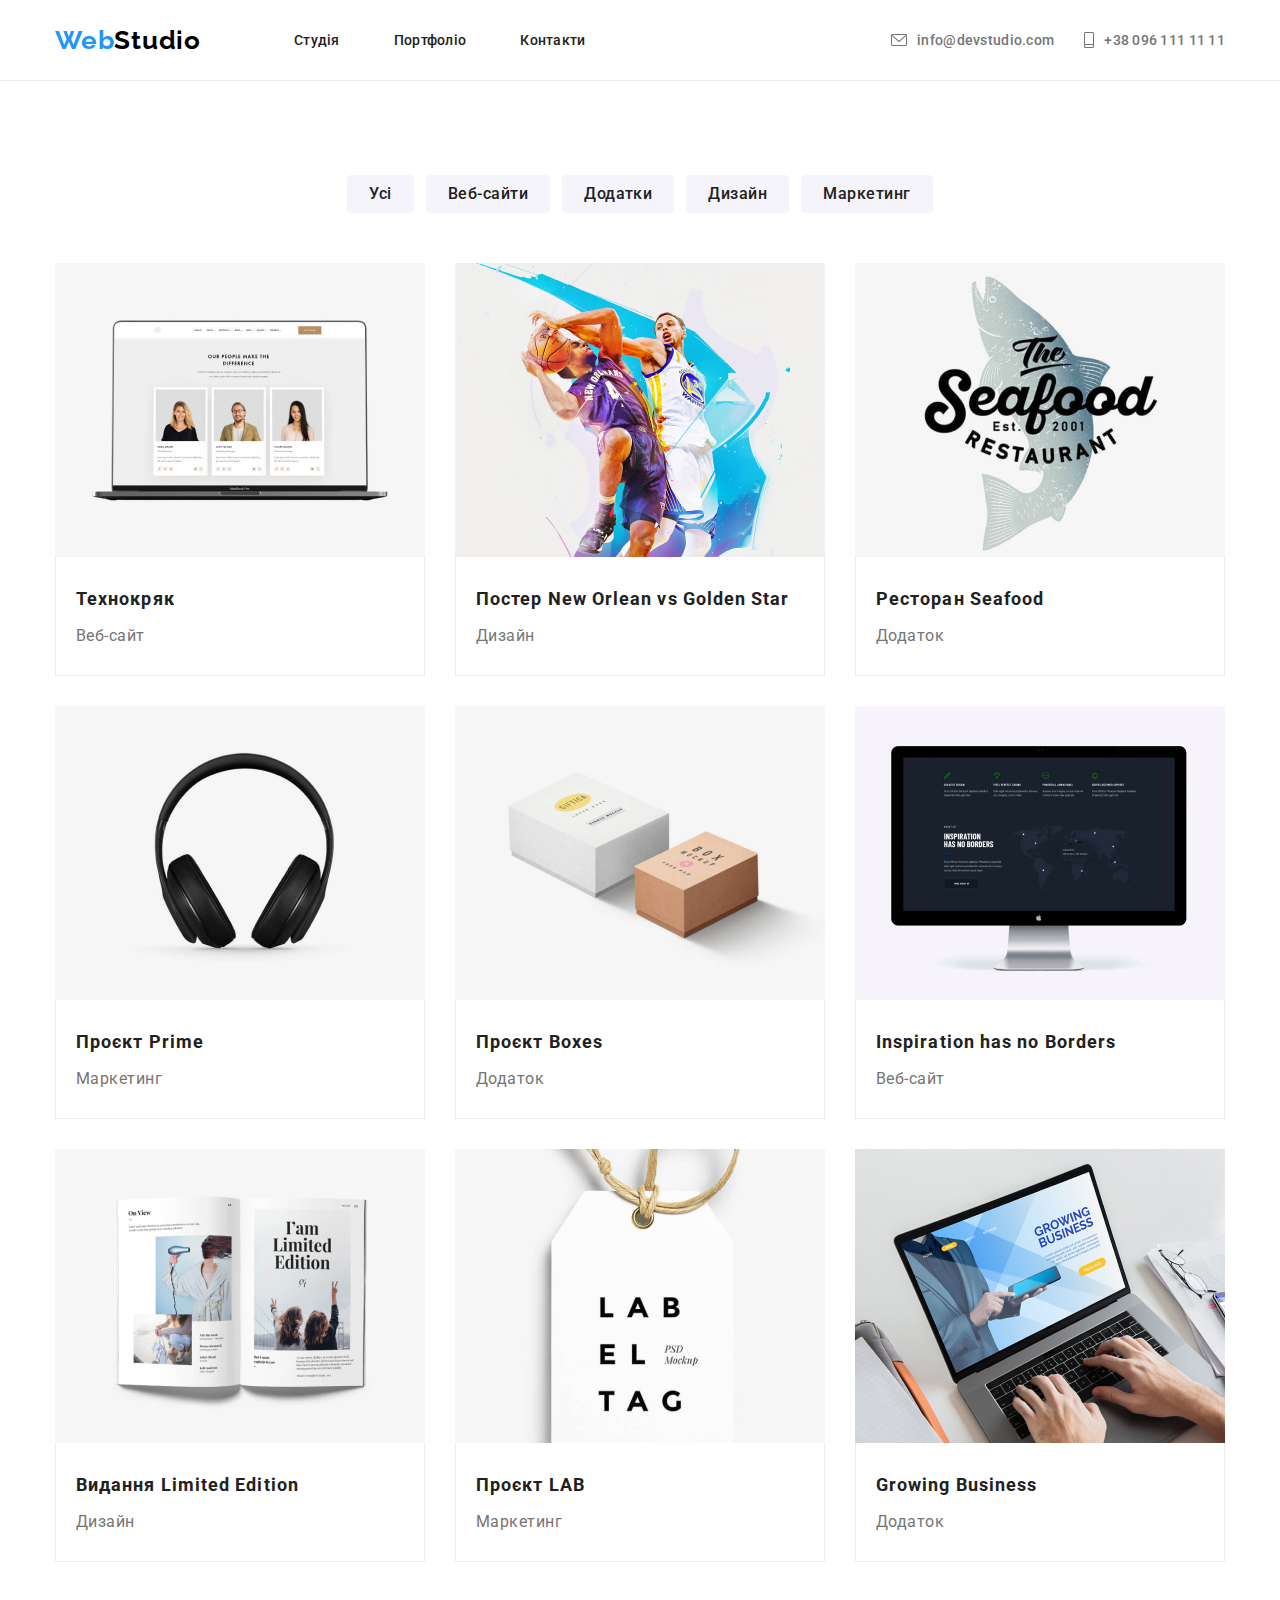
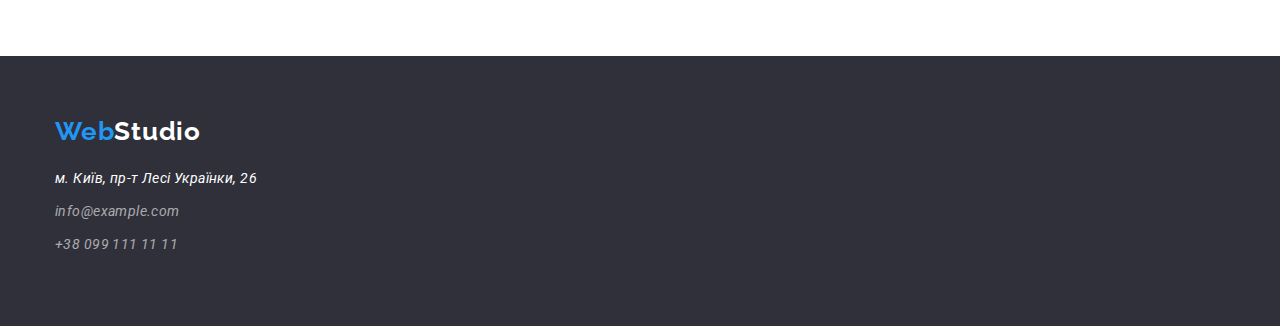
==== portfolio.html @ 49a36623 "main and portfolio pages" ====
<!DOCTYPE html>
<html lang="uk">
<head>
    <title>Web Studio - Portfolio</title>
    <meta charset="UTF-8">
    <meta http-equiv="X-UA-Compatible" content="IE=edge">
    <meta name="viewport" content="width=device-width, initial-scale=1.0">
    <link rel="stylesheet" href="./css/normalize.min.css">
    <link rel="preconnect" href="https://fonts.googleapis.com">
    <link rel="preconnect" href="https://fonts.gstatic.com" crossorigin>
    <link href="https://fonts.googleapis.com/css2?family=Raleway:wght@700&family=Roboto:wght@400;500;700;900&display=swap" rel="stylesheet">
    <link rel="stylesheet" href="./css/style.css">
</head>
<body>
    <header class="header header-portfolio">
        <div class="container">
            <a class="logo" href="./index.html"><span>Web</span>Studio</a>
            <nav class="header-menu">
                <ul class="header-menu__list">
                    <li class="header-menu__item">
                        <a class="header-menu__link" href="#null">Студія</a>
                    </li>
                    <li class="header-menu__item">
                        <a class="header-menu__link" href="./portfolio.html">Портфоліо</a>
                    </li>
                    <li class="header-menu__item">
                        <a class="header-menu__link" href="#null">Контакти</a>
                    </li>
                </ul>
            </nav>
            <ul class="header-contact">
                <li class="header-contact__item">
                    <a class="header-contact__link" href="mailto:info@devstudio.com">
                        <span class="header-contact__icon">
                            <svg width="16" height="12" viewBox="0 0 16 12" xmlns="http://www.w3.org/2000/svg">
                                <path d="M14.5 0H1.50001C0.672854 0 0 0.672853 0 1.50001V10.5C0 11.3271 0.672854 12 1.50001 12H14.5C15.3271 12 16 11.3271 16 10.5V1.50001C16 0.672853 15.3271 0 14.5 0ZM14.5 0.999994C14.5679 0.999994 14.6325 1.01409 14.6916 1.0387L8 6.83838L1.30833 1.0387C1.36742 1.01412 1.43204 0.999994 1.49998 0.999994H14.5ZM14.5 11H1.50001C1.22414 11 0.999996 10.7759 0.999996 10.5V2.09521L7.67236 7.87792C7.76661 7.95944 7.8833 7.99999 8 7.99999C8.1167 7.99999 8.23339 7.95948 8.32764 7.87792L15 2.09521V10.5C15 10.7759 14.7759 11 14.5 11Z" fill="currentColor"/>
                            </svg>
                        </span>
                        info@devstudio.com
                    </a>
                </li>
                <li class="header-contact__item">
                    <a class="header-contact__link" href="tel:+380961111111">
                        <span class="header-contact__icon">
                            <svg width="10" height="16" viewBox="0 0 10 16" fill="currentColor" xmlns="http://www.w3.org/2000/svg">
                                <path d="M8.5 0H1.5C0.672848 0 0 0.672848 0 1.5V14.5C0 15.3272 0.672848 16 1.5 16H8.5C9.32715 16 10 15.3272 10 14.5V1.5C10 0.672848 9.32715 0 8.5 0ZM1.5 1H8.5C8.77588 1 9 1.22412 9 1.5V12H1V1.5C1 1.22412 1.22412 1 1.5 1ZM8.5 15H1.5C1.22412 15 1 14.7759 1 14.5V13H9V14.5C9 14.7759 8.77588 15 8.5 15Z" fill="currentColor"/>
                            </svg>
                        </span>
                        +38 096 111 11 11
                    </a>
                </li>
            </ul>
        </div>
    </header>
    <main>
        <section class="section">
            <div class="container">
                <ul class="tabs">
                    <li class="tabs-item">
                        <button class="tabs-item__button" type="button">Усі</button>
                    </li>
                    <li class="tabs-item">
                        <button class="tabs-item__button" type="button">Веб-сайти</button>
                    </li>
                    <li class="tabs-item">
                        <button class="tabs-item__button" type="button">Додатки</button>
                    </li>
                    <li class="tabs-item">
                        <button class="tabs-item__button" type="button">Дизайн</button>
                    </li>
                    <li class="tabs-item">
                        <button class="tabs-item__button" type="button">Маркетинг</button>
                    </li> 
                </ul>
                <ul class="list-item-flex portfolio-list">
                    <li class="portfolio-list__item">
                        <img 
                            class="portfolio-list__image"
                            src="./images/image-web-site.jpg"
                            width="370"
                            height="294" 
                            alt="Зображення Проєкту"
                        />
                        <div class="portfolio-list__content">
                            <h3 class="portfolio-list__title">Технокряк</h3>
                            <p class="portfolio-list__description">Веб-сайт</p>
                        </div>
                    </li>
                    <li class="portfolio-list__item">
                        <img 
                            class="portfolio-list__image"
                            src="./images/web-site-design.jpg"
                            width="370"
                            height="294" 
                            alt="Зображення Проєкту"
                        />
                        <div class="portfolio-list__content">
                            <h3 class="portfolio-list__title">Постер New Orlean vs Golden Star</h3>
                            <p class="portfolio-list__description">Дизайн</p>
                        </div>
                    </li>
                    <li class="portfolio-list__item">
                        <img
                            class="portfolio-list__image" 
                            src="./images/apps.jpg"
                            width="370"
                            height="294" 
                            alt="Зображення Проєкту"
                        />
                        <div class="portfolio-list__content">
                            <h3 class="portfolio-list__title">Ресторан Seafood</h3>
                            <p class="portfolio-list__description">Додаток</p>
                        </div>
                    </li>
                    <li class="portfolio-list__item">
                        <img
                            class="portfolio-list__image" 
                            src="./images/marketing.jpg"
                            width="370"
                            height="294" 
                            alt="Зображення Проєкту"
                        />
                        <div class="portfolio-list__content">
                            <h3 class="portfolio-list__title">Проєкт Prime</h3>
                            <p class="portfolio-list__description">Маркетинг</p>
                        </div>
                    </li>
                    <li class="portfolio-list__item">
                        <img
                            class="portfolio-list__image" 
                            src="./images/apps-2.jpg"
                            width="370"
                            height="294" 
                            alt="Зображення Проєкту"
                        />
                        <div class="portfolio-list__content">
                            <h3 class="portfolio-list__title">Проєкт Boxes</h3>
                            <p class="portfolio-list__description">Додаток</p>
                        </div>
                    </li>
                    <li class="portfolio-list__item">
                        <img
                            class="portfolio-list__image" 
                            src="./images/web-site-2.jpg"
                            width="370"
                            height="294" 
                            alt="Зображення Проєкту"
                        />
                        <div class="portfolio-list__content">
                            <h3 class="portfolio-list__title">Inspiration has no Borders</h3>
                            <p class="portfolio-list__description">Веб-сайт</p>
                        </div>
                    </li>
                    <li class="portfolio-list__item">
                        <img
                            class="portfolio-list__image" 
                            src="./images/web-site-3.jpg"
                            width="370"
                            height="294" 
                            alt="Зображення Проєкту"
                        />
                        <div class="portfolio-list__content">
                            <h3 class="portfolio-list__title">Видання Limited Edition</h3>
                            <p class="portfolio-list__description">Дизайн</p>
                        </div>
                    </li>
                    <li class="portfolio-list__item">
                        <img
                            class="portfolio-list__image" 
                            src="./images/marketing-2.jpg"
                            width="370"
                            height="294" 
                            alt="Зображення Проєкту"
                        />
                        <div class="portfolio-list__content">
                            <h3 class="portfolio-list__title">Проєкт LAB</h3>
                            <p class="portfolio-list__description">Маркетинг</p>
                        </div>
                        
                    </li>
                    <li class="portfolio-list__item">
                        <img
                            class="portfolio-list__image" 
                            src="./images/apps-3.jpg"
                            width="370"
                            height="294" 
                            alt="Зображення Проєкту"
                        />
                        <div class="portfolio-list__content">
                            <h3 class="portfolio-list__title">Growing Business</h3>
                            <p class="portfolio-list__description">Додаток</p>
                        </div>
                    </li>
                </ul>
            </div>
        </section>
    </main>
    <footer class="footer">
        <div class="container">
            <a class="logo" href="./index.html"><span>Web</span>Studio</a>
            <address class="address">
                <p class="address-description">м. Київ, пр-т Лесі Українки, 26</p>
                <ul class="address-list">
                    <li class="address-list__item">
                        <a class="address-list__link" href="mailto:info@example.com">info@example.com</a>
                    </li>
                    <li class="address-list__item">
                        <a class="address-list__link" href="tel:+380991111111">+38 099 111 11 11</a>
                    </li>
                </ul>
            </address>
        </div>
    </footer>
</body>
</html>
---- css/style.css ----
/* Basic style reset */

a { text-decoration: none; }

ul, ol { 
    margin: 0;
    padding: 0;  
}

ul li,
ol li {
    list-style: none;
}

h1, 
h2, 
h3, 
h4, 
h5, 
h6, 
p { 
    margin: 0; 
}

button {
    padding: 0;
    border: 0;
    cursor: pointer;
}

/* Custom properties */

:root {
    --color-black: #000;
    --color-white: #fff;
    --color-silver: #757575;
    --color-dark-green: #212121;
    --color-white-smoke: #F5F5F5;
    --color-white-solid: #F5F4FA;
    --color-blue: #2196F3;
    --color-bright-gray: #ECECEC
}

/* Styles for the container that centers the content */

body { 
    font-family: 'Roboto';
    color: var(--color-silver); 
}

.container {
    max-width: 1200px;
    margin: 0 auto;
    padding: 0 15px;
}

.section { padding: 94px 0; }

/* Styles for the logo */

.logo {
    display: inline-block;
    font-family: 'Raleway';
    font-weight: 700;
    font-size: 26px;
    line-height: 1.173;
    letter-spacing: 0.03em;
    color: var(--color-black);
}

.logo span { color: var(--color-blue); }

/* Styles for the header element */

.header {
    padding: 25px 0;
    border-bottom: 1px solid var(--color-bright-gray);
}

.header .container {
    display: flex;
    align-items: center;
}

.header-menu { margin-left: 93px; }

.header-menu__item { 
    display: inline-block;
    margin-left: 50px; 
}

.header-menu__item:first-of-type { margin-left: 0; }

.header-menu__link {
    font-weight: 500;
    font-size: 14px;
    line-height: 0.875;
    letter-spacing: 0.02em;
    color: var(--color-dark-green);
}

.header-menu__link:hover,
.header-menu__link:focus,
.header-menu__link:focus-visible { 
    color: var(--color-blue);
    outline: none; 
}

.header-contact {
    display: inline-flex;
    align-items: center; 
    margin-left: auto; 
}


.header-contact__item {
    display: inline-flex;
    margin-left: 50px;
}


.header-portfolio .header-contact__item {
    margin-left: 30px;
}

.header-contact__icon {
    display: inline-block;
    margin-right: 10px;
}

.header-contact li:first-of-type { margin-left: 0; }

.header-contact__link {
    display: inline-flex;
    align-items: center;
    font-weight: 500;
    font-size: 14px;
    line-height: 0.875;
    letter-spacing: 0.02em;
    color: var(--color-silver);
}

.header-contact__link:hover ,
.header-contact__link:focus,
.header-contact__link:focus-visible { 
    color: var(--color-blue);
    outline: none; 
}

/* Inner title for section */

.title-section {
    margin-bottom: 50px;
    font-weight: 700;
    font-size: 36px;
    line-height: 1.166;
    text-align: center;
    letter-spacing: 0.03em;
    color: var(--color-dark-green);
}

/* Component list */

.list-item-flex {
    display: flex;
    flex-wrap: wrap;
    gap: 30px;
}

.tabs {
    margin-bottom: 50px;
    text-align: center;
}

.tabs-item {
    display: inline-block;
    margin-left: 8px;
}

.tabs-item:first-of-type {
    margin-left: 0;
}

.tabs-item__button {
    padding: 6px 22px;
    font-family: 'Roboto';
    font-weight: 500;
    font-size: 16px;
    line-height: 1.625;
    letter-spacing: 0.03em;
    color: var(--color-dark-green);
    background: var(--color-white-solid);
    border-radius: 4px;
}

.tabs-item__button:hover,
.tabs-item__button:focus-visible {
    color: var(--color-white);
    background-color: var(--color-blue);
    box-shadow: 0px 3px 1px rgba(0, 0, 0, 0.1), 0px 1px 2px rgba(0, 0, 0, 0.08), 0px 2px 2px rgba(0, 0, 0, 0.12);
    outline: none;
}

/* Styles for the banner section element */

.banner {
    display: flex;
    align-items: center;
    justify-content: center;
    flex-direction: column;
    height: 600px;
    background-color: #2F303A;
}

.banner-title {
    max-width: 40%;
    margin-bottom: 30px;
    font-weight: 900;
    font-size: 44px;
    line-height: 1.36;
    text-align: center;
    letter-spacing: 0.06em;
    text-transform: uppercase;
    color: var(--color-white);
}

.order-service {
    padding: 10px 32px;
    font-weight: 700;
    font-size: 16px;
    line-height: 30px;
    letter-spacing: 0.06em;
    color: var(--color-white);
    background-color: var(--color-blue);
    box-shadow: 0px 4px 4px rgba(0, 0, 0, 0.15);
    border-radius: 4px;
}

/* Styles for the About us section element */

.about-us__list {
    display: flex;
    margin-bottom: 94px;
    gap: 50px;
}

.about-us__title {
    margin-bottom: 10px;
    font-weight: 700;
    font-size: 14px;
    line-height: 1.142;
    letter-spacing: 0.03em;
    text-transform: uppercase;
    color: var(--color-dark-green);
}

.about-us__paragraph {
    font-size: 14px;
    line-height: 1.71;
    color: var(--color-silver);
}

/*  Styles for the About team element */

.about-team { background-color: var(--color-white-solid); }

.list-team__item {
    text-align: center;
    background: var(--color-white);
    box-shadow: 0px 1px 3px rgba(0, 0, 0, 0.12), 0px 1px 1px rgba(0, 0, 0, 0.14), 0px 2px 1px rgba(0, 0, 0, 0.2);
    border-radius: 0px 0px 4px 4px;
}

.list-team__image {
    margin-bottom: 30px;
}

.list-team__title {
    margin-bottom: 10px;
    font-weight: 500;
    font-size: 16px;
    line-height: 1.1875;
    letter-spacing: 0.03em;
    color: var(--color-dark-green);
}

.list-team__description {
    margin-bottom: 30px; 
    font-style: normal;
    font-size: 16px;
    line-height: 1.187;
    text-align: center;
    letter-spacing: 0.03em;
    color: var(--color-silver);
}

/*  Styles for the portfolio element*/

.portfolio-list__image {
    display: block;
}

.portfolio-list__item {
    flex-grow: 1;
	width: calc(33% - 30px);
}
 
.portfolio-list__title {
    margin-bottom: 4px;
    font-weight: 700;
    font-size: 18px;
    line-height: 2;
    letter-spacing: 0.06em;
    color: var(--color-dark-green);
}

.portfolio-list__description {
    font-size: 16px;
    line-height: 1.875;
    letter-spacing: 0.03em;
    color: var(--color-silver);
}

.portfolio-list__content {
    padding: 24px 24px 24px 20px;
    border-left: 1px solid var(--color-bright-gray);
    border-right: 1px solid var(--color-bright-gray);
    border-bottom: 1px solid var(--color-bright-gray);   
}

/* Styles for the footer element */

.footer {
    padding: 60px 0;
    background-color:  #2F303A;
}

.footer .logo {
    margin-bottom: 20px;
    color: var(--color-white);
}

.address-description {
    margin-bottom: 9px;
    font-size: 14px;
    line-height: 1.714;
    letter-spacing: 0.03em;
    color: var(--color-white);
}

.address-list__item { margin-bottom: 9px; }

.address-list__link {
    font-size: 14px;
    line-height: 1.714;
    letter-spacing: 0.03em;
    color: rgba(255, 255, 255, 0.6);
}
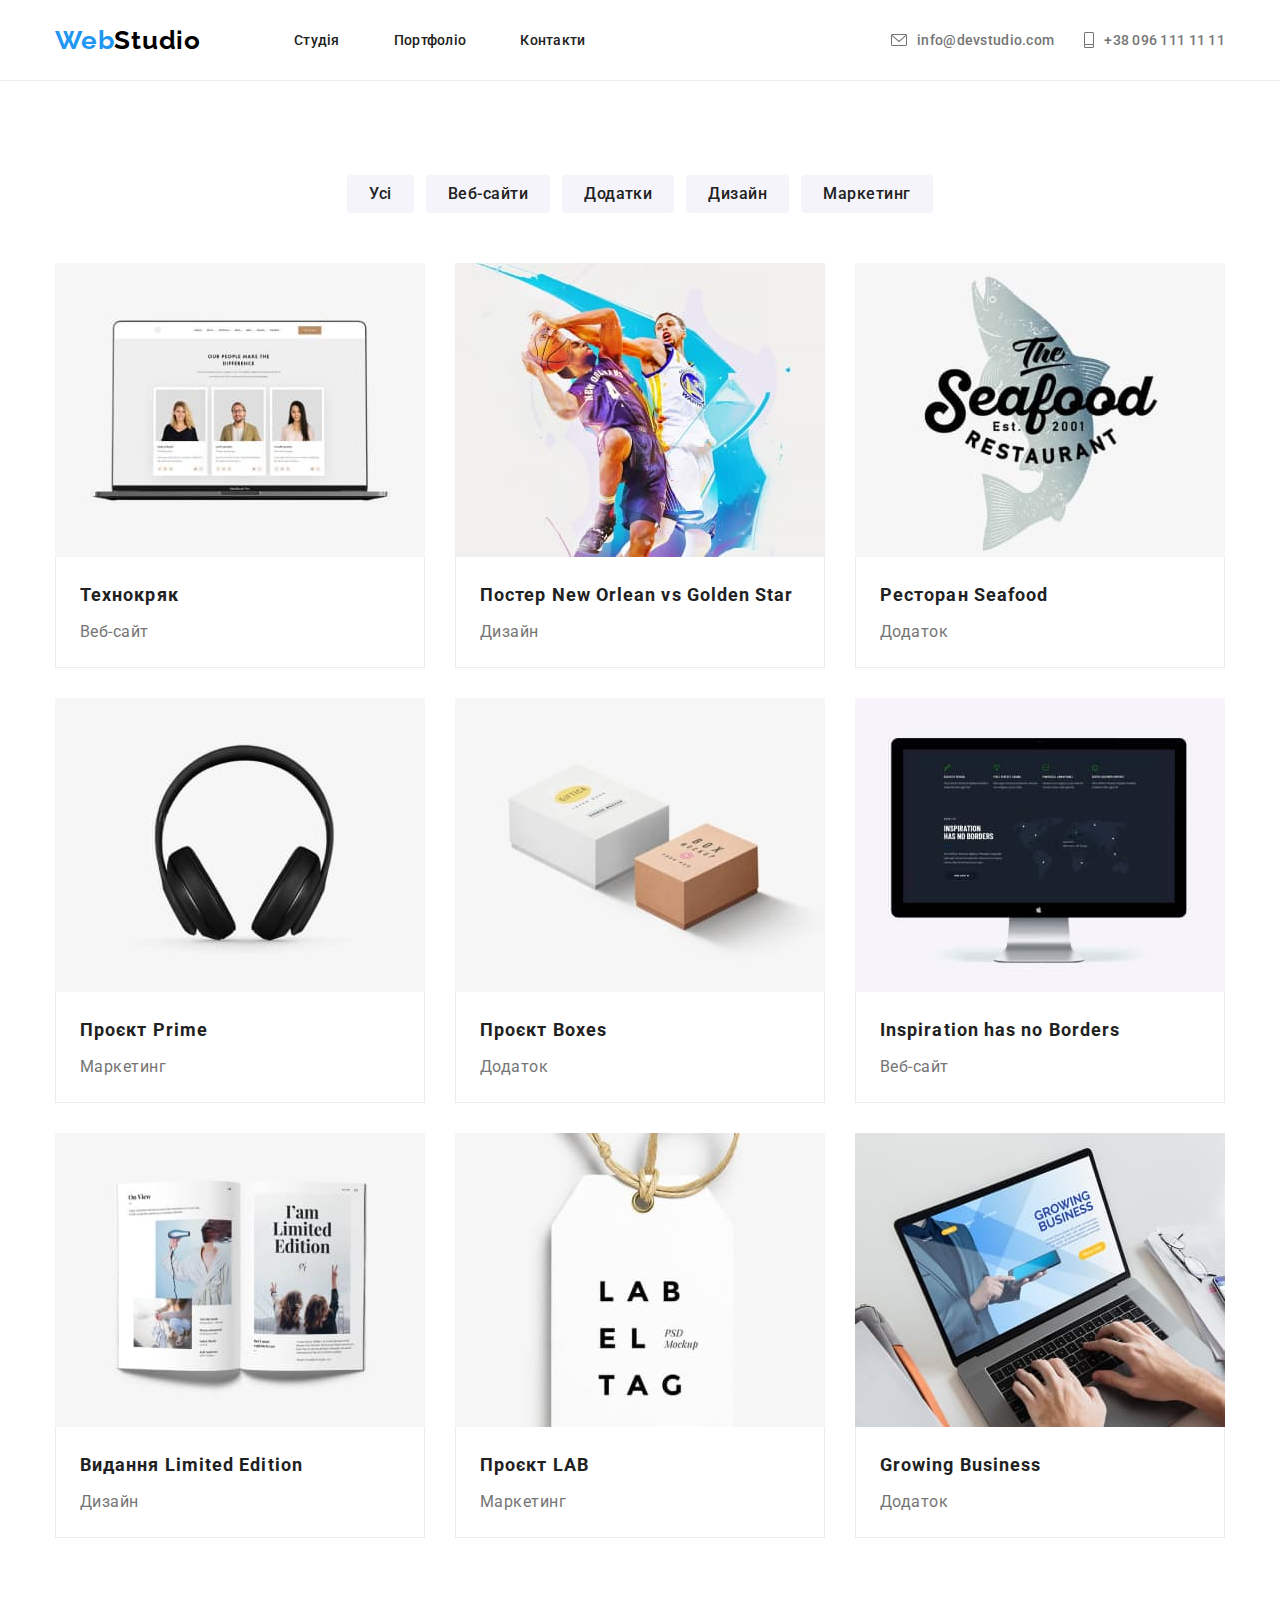
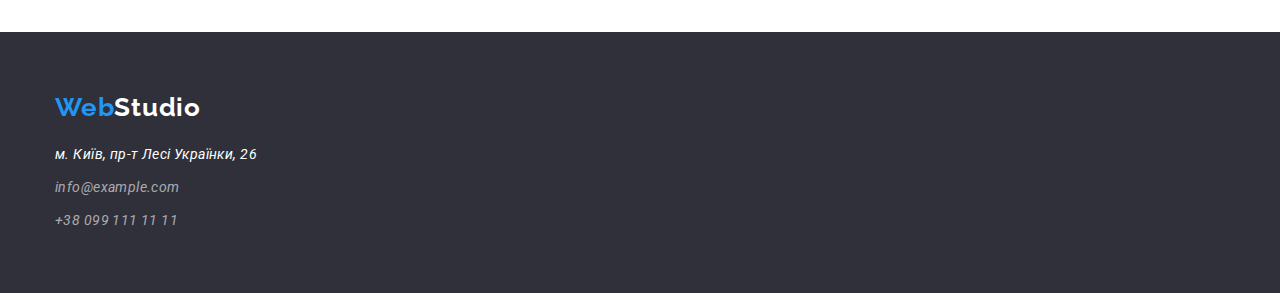
==== commit eb74fda2: "added hidden title in portfolio page" ====
--- a/portfolio.html
+++ b/portfolio.html
@@ -54,6 +54,7 @@
     </header>
     <main>
         <section class="section">
+            <h2 class="visually-hidden">Портфоліо</h2>
             <div class="container">
                 <ul class="tabs">
                     <li class="tabs-item">
--- a/css/style.css
+++ b/css/style.css
@@ -56,6 +56,20 @@
 
 .section { padding: 94px 0; }
 
+.visually-hidden {
+    position: absolute;
+    width: 1px;
+    height: 1px;
+    margin: -1px;
+    border: 0;
+    padding: 0;
+    white-space: nowrap;
+    -webkit-clip-path: inset(100%);
+    clip-path: inset(100%);
+    clip: rect(0 0 0 0);
+    overflow: hidden;
+}
+
 /* Styles for the logo */
 
 .logo {
@@ -322,7 +336,7 @@
 }
 
 .portfolio-list__content {
-    padding: 24px 24px 24px 20px;
+    padding: 20px 24px;
     border-left: 1px solid var(--color-bright-gray);
     border-right: 1px solid var(--color-bright-gray);
     border-bottom: 1px solid var(--color-bright-gray);   
@@ -349,6 +363,7 @@
 }
 
 .address-list__item { margin-bottom: 9px; }
+.address-list__item:last-of-type { margin-bottom: 0; }
 
 .address-list__link {
     font-size: 14px;
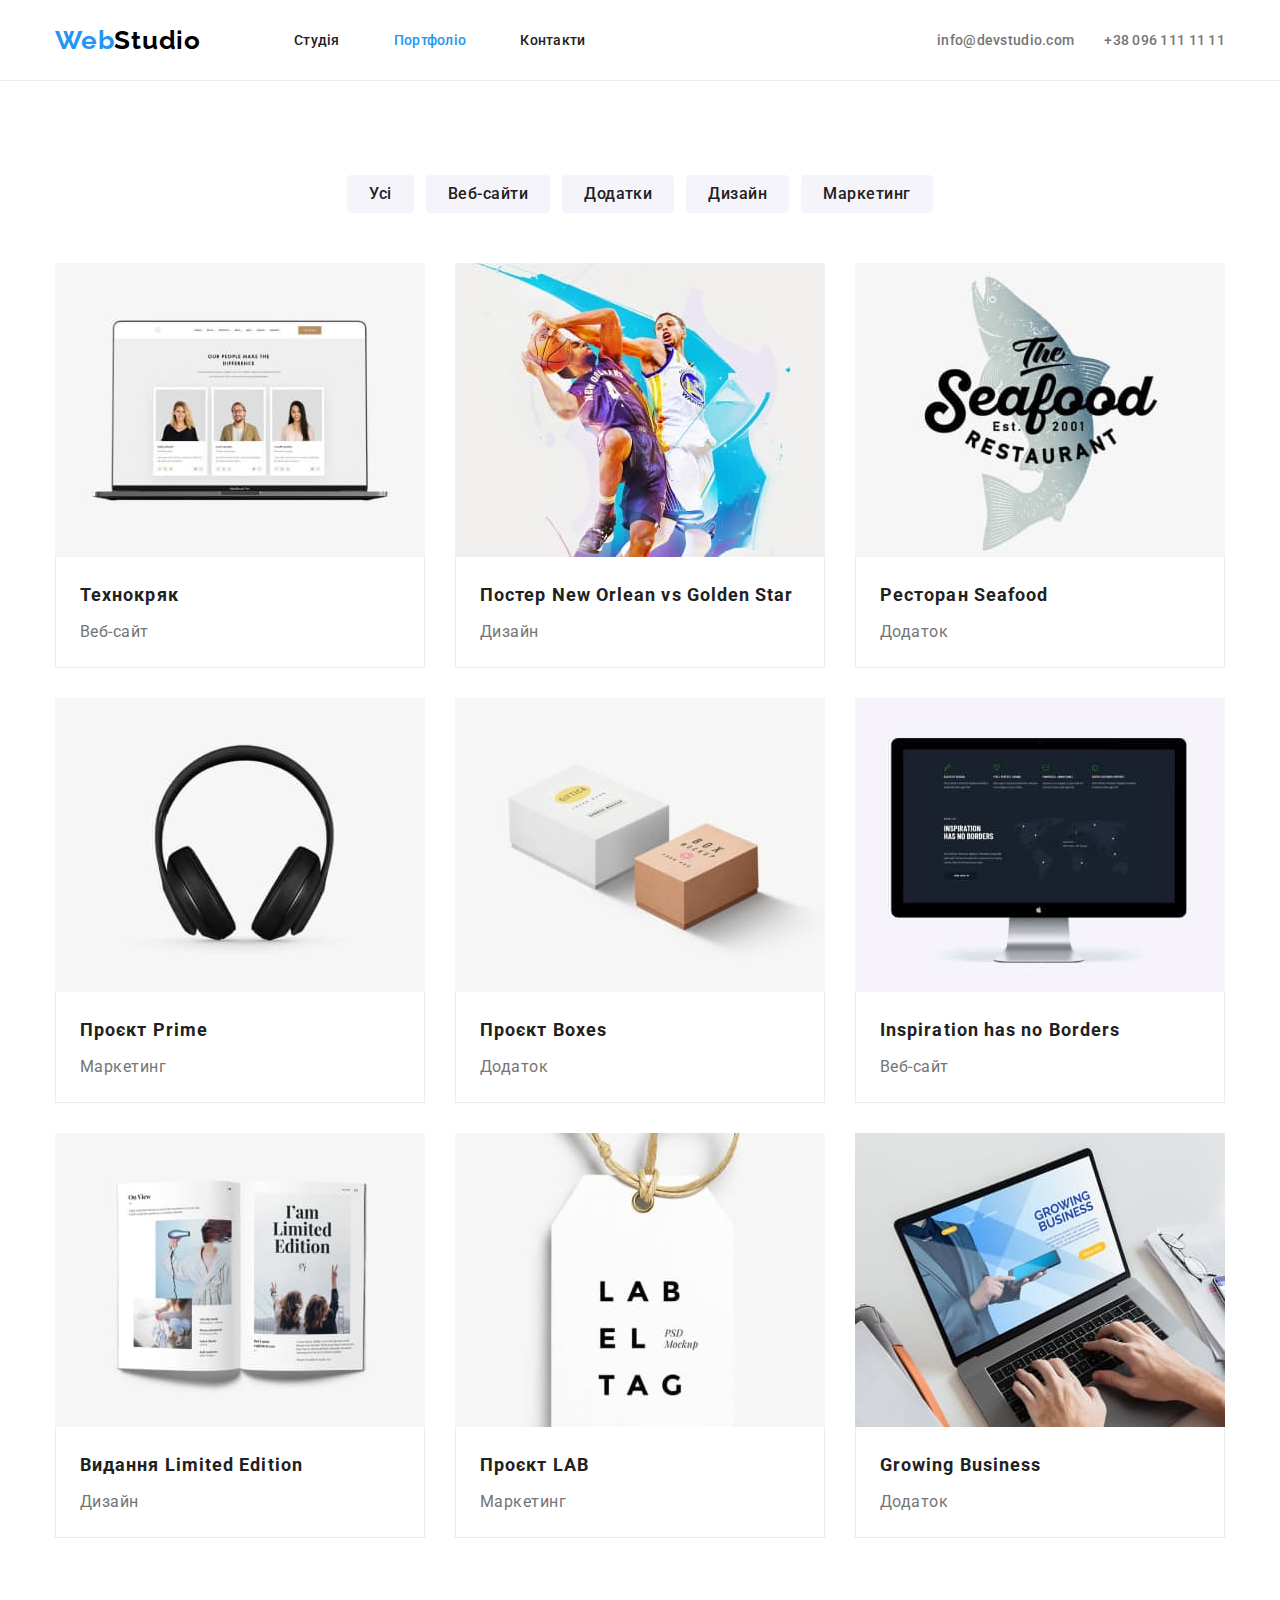
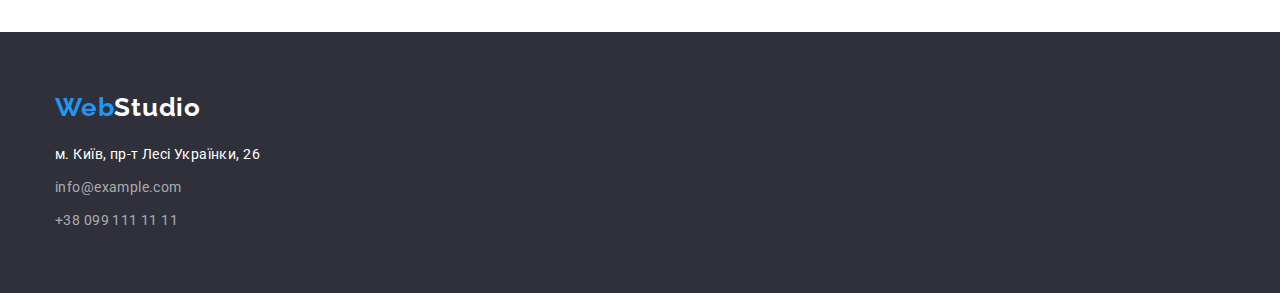
==== commit 7c9c4b94: "Correction of homework according to the mentor's instructions" ====
--- a/portfolio.html
+++ b/portfolio.html
@@ -14,38 +14,54 @@
 <body>
     <header class="header header-portfolio">
         <div class="container">
-            <a class="logo" href="./index.html"><span>Web</span>Studio</a>
+            <a 
+                class="logo link" 
+                href="./index.html"
+            >
+                <span>Web</span>Studio
+            </a>
             <nav class="header-menu">
-                <ul class="header-menu__list">
+                <ul class="header-menu__list list">
                     <li class="header-menu__item">
-                        <a class="header-menu__link" href="#null">Студія</a>
+                        <a 
+                            class="header-menu__link link" 
+                            href="./index.html"
+                        >
+                            Студія
+                        </a>
                     </li>
                     <li class="header-menu__item">
-                        <a class="header-menu__link" href="./portfolio.html">Портфоліо</a>
+                        <a 
+                            class="header-menu__link is-active link" 
+                            href="./portfolio.html"
+                        >
+                            Портфоліо
+                        </a>
                     </li>
                     <li class="header-menu__item">
-                        <a class="header-menu__link" href="#null">Контакти</a>
+                        <a 
+                            class="header-menu__link link" 
+                            href="#null"
+                        >
+                            Контакти
+                        </a>
                     </li>
                 </ul>
             </nav>
-            <ul class="header-contact">
+            <ul class="header-contact list">
                 <li class="header-contact__item">
-                    <a class="header-contact__link" href="mailto:info@devstudio.com">
-                        <span class="header-contact__icon">
-                            <svg width="16" height="12" viewBox="0 0 16 12" xmlns="http://www.w3.org/2000/svg">
-                                <path d="M14.5 0H1.50001C0.672854 0 0 0.672853 0 1.50001V10.5C0 11.3271 0.672854 12 1.50001 12H14.5C15.3271 12 16 11.3271 16 10.5V1.50001C16 0.672853 15.3271 0 14.5 0ZM14.5 0.999994C14.5679 0.999994 14.6325 1.01409 14.6916 1.0387L8 6.83838L1.30833 1.0387C1.36742 1.01412 1.43204 0.999994 1.49998 0.999994H14.5ZM14.5 11H1.50001C1.22414 11 0.999996 10.7759 0.999996 10.5V2.09521L7.67236 7.87792C7.76661 7.95944 7.8833 7.99999 8 7.99999C8.1167 7.99999 8.23339 7.95948 8.32764 7.87792L15 2.09521V10.5C15 10.7759 14.7759 11 14.5 11Z" fill="currentColor"/>
-                            </svg>
-                        </span>
+                    <a 
+                        class="header-contact__link link" 
+                        href="mailto:info@devstudio.com"
+                    >
                         info@devstudio.com
                     </a>
                 </li>
                 <li class="header-contact__item">
-                    <a class="header-contact__link" href="tel:+380961111111">
-                        <span class="header-contact__icon">
-                            <svg width="10" height="16" viewBox="0 0 10 16" fill="currentColor" xmlns="http://www.w3.org/2000/svg">
-                                <path d="M8.5 0H1.5C0.672848 0 0 0.672848 0 1.5V14.5C0 15.3272 0.672848 16 1.5 16H8.5C9.32715 16 10 15.3272 10 14.5V1.5C10 0.672848 9.32715 0 8.5 0ZM1.5 1H8.5C8.77588 1 9 1.22412 9 1.5V12H1V1.5C1 1.22412 1.22412 1 1.5 1ZM8.5 15H1.5C1.22412 15 1 14.7759 1 14.5V13H9V14.5C9 14.7759 8.77588 15 8.5 15Z" fill="currentColor"/>
-                            </svg>
-                        </span>
+                    <a 
+                        class="header-contact__link link" 
+                        href="tel:+380961111111"
+                    >
                         +38 096 111 11 11
                     </a>
                 </li>
@@ -54,9 +70,9 @@
     </header>
     <main>
         <section class="section">
-            <h2 class="visually-hidden">Портфоліо</h2>
+            <h1 class="visually-hidden">Портфоліо</h1>
             <div class="container">
-                <ul class="tabs">
+                <ul class="tabs list">
                     <li class="tabs-item">
                         <button class="tabs-item__button" type="button">Усі</button>
                     </li>
@@ -73,10 +89,10 @@
                         <button class="tabs-item__button" type="button">Маркетинг</button>
                     </li> 
                 </ul>
-                <ul class="list-item-flex portfolio-list">
+                <ul class="list-item-flex portfolio-list list">
                     <li class="portfolio-list__item">
                         <img 
-                            class="portfolio-list__image"
+                            class="portfolio-list__image thumbnail"
                             src="./images/image-web-site.jpg"
                             width="370"
                             height="294" 
@@ -89,106 +105,116 @@
                     </li>
                     <li class="portfolio-list__item">
                         <img 
-                            class="portfolio-list__image"
+                            class="portfolio-list__image thumbnail"
                             src="./images/web-site-design.jpg"
                             width="370"
                             height="294" 
                             alt="Зображення Проєкту"
                         />
                         <div class="portfolio-list__content">
-                            <h3 class="portfolio-list__title">Постер New Orlean vs Golden Star</h3>
+                            <h3 class="portfolio-list__title">Постер <span lang="en">New Orlean vs Golden Star</span></h3>
                             <p class="portfolio-list__description">Дизайн</p>
                         </div>
                     </li>
                     <li class="portfolio-list__item">
                         <img
-                            class="portfolio-list__image" 
+                            class="portfolio-list__image thumbnail" 
                             src="./images/apps.jpg"
                             width="370"
                             height="294" 
                             alt="Зображення Проєкту"
                         />
                         <div class="portfolio-list__content">
-                            <h3 class="portfolio-list__title">Ресторан Seafood</h3>
+                            <h3 class="portfolio-list__title">Ресторан <span lang="en">Seafood</span></h3>
                             <p class="portfolio-list__description">Додаток</p>
                         </div>
                     </li>
                     <li class="portfolio-list__item">
                         <img
-                            class="portfolio-list__image" 
+                            class="portfolio-list__image thumbnail" 
                             src="./images/marketing.jpg"
                             width="370"
                             height="294" 
                             alt="Зображення Проєкту"
                         />
                         <div class="portfolio-list__content">
-                            <h3 class="portfolio-list__title">Проєкт Prime</h3>
+                            <h3 class="portfolio-list__title">Проєкт <span lang="en">Prime</span></h3>
                             <p class="portfolio-list__description">Маркетинг</p>
                         </div>
                     </li>
                     <li class="portfolio-list__item">
                         <img
-                            class="portfolio-list__image" 
+                            class="portfolio-list__image thumbnail" 
                             src="./images/apps-2.jpg"
                             width="370"
                             height="294" 
                             alt="Зображення Проєкту"
                         />
                         <div class="portfolio-list__content">
-                            <h3 class="portfolio-list__title">Проєкт Boxes</h3>
+                            <h3 class="portfolio-list__title">Проєкт <span lang="en">Boxes</span></h3>
                             <p class="portfolio-list__description">Додаток</p>
                         </div>
                     </li>
                     <li class="portfolio-list__item">
                         <img
-                            class="portfolio-list__image" 
+                            class="portfolio-list__image thumbnail" 
                             src="./images/web-site-2.jpg"
                             width="370"
                             height="294" 
                             alt="Зображення Проєкту"
                         />
                         <div class="portfolio-list__content">
-                            <h3 class="portfolio-list__title">Inspiration has no Borders</h3>
+                            <h3 
+                                class="portfolio-list__title"
+                                lang="en"
+                            >
+                                Inspiration has no Borders
+                            </h3>
                             <p class="portfolio-list__description">Веб-сайт</p>
                         </div>
                     </li>
                     <li class="portfolio-list__item">
                         <img
-                            class="portfolio-list__image" 
+                            class="portfolio-list__image thumbnail" 
                             src="./images/web-site-3.jpg"
                             width="370"
                             height="294" 
                             alt="Зображення Проєкту"
                         />
                         <div class="portfolio-list__content">
-                            <h3 class="portfolio-list__title">Видання Limited Edition</h3>
+                            <h3 class="portfolio-list__title">Видання <span lang="en">Limited Edition</span></h3>
                             <p class="portfolio-list__description">Дизайн</p>
                         </div>
                     </li>
                     <li class="portfolio-list__item">
                         <img
-                            class="portfolio-list__image" 
+                            class="portfolio-list__image thumbnail" 
                             src="./images/marketing-2.jpg"
                             width="370"
                             height="294" 
                             alt="Зображення Проєкту"
                         />
                         <div class="portfolio-list__content">
-                            <h3 class="portfolio-list__title">Проєкт LAB</h3>
+                            <h3 class="portfolio-list__title">Проєкт <span lang="en">LAB</span></h3>
                             <p class="portfolio-list__description">Маркетинг</p>
                         </div>
                         
                     </li>
                     <li class="portfolio-list__item">
                         <img
-                            class="portfolio-list__image" 
+                            class="portfolio-list__image thumbnail" 
                             src="./images/apps-3.jpg"
                             width="370"
                             height="294" 
                             alt="Зображення Проєкту"
                         />
                         <div class="portfolio-list__content">
-                            <h3 class="portfolio-list__title">Growing Business</h3>
+                            <h3 
+                                class="portfolio-list__title"
+                                lang="en"
+                            >
+                                Growing Business
+                            </h3>
                             <p class="portfolio-list__description">Додаток</p>
                         </div>
                     </li>
@@ -198,15 +224,30 @@
     </main>
     <footer class="footer">
         <div class="container">
-            <a class="logo" href="./index.html"><span>Web</span>Studio</a>
+            <a 
+                class="logo link" 
+                href="./index.html"
+            >
+                <span>Web</span>Studio
+            </a>
             <address class="address">
                 <p class="address-description">м. Київ, пр-т Лесі Українки, 26</p>
-                <ul class="address-list">
+                <ul class="address-list list">
                     <li class="address-list__item">
-                        <a class="address-list__link" href="mailto:info@example.com">info@example.com</a>
+                        <a 
+                            class="address-list__link link" 
+                            href="mailto:info@example.com"
+                        >
+                            info@example.com
+                        </a>
                     </li>
                     <li class="address-list__item">
-                        <a class="address-list__link" href="tel:+380991111111">+38 099 111 11 11</a>
+                        <a 
+                            class="address-list__link link" 
+                            href="tel:+380991111111"
+                        >
+                            +38 099 111 11 11
+                        </a>
                     </li>
                 </ul>
             </address>
--- a/css/style.css
+++ b/css/style.css
@@ -1,15 +1,9 @@
 /* Basic style reset */
-
-a { text-decoration: none; }
-
-ul, ol { 
+.link {text-decoration: none;}
+.list {
     margin: 0;
-    padding: 0;  
-}
-
-ul li,
-ol li {
-    list-style: none;
+    padding: 0;
+    list-style: none;  
 }
 
 h1, 
@@ -28,6 +22,11 @@
     cursor: pointer;
 }
 
+.thumbnail {
+    max-width: 100%;
+    vertical-align: middle;
+}
+
 /* Custom properties */
 
 :root {
@@ -38,13 +37,15 @@
     --color-white-smoke: #F5F5F5;
     --color-white-solid: #F5F4FA;
     --color-blue: #2196F3;
+    --persian-blue: #188CE8;
     --color-bright-gray: #ECECEC
 }
 
 /* Styles for the container that centers the content */
 
 body { 
-    font-family: 'Roboto';
+    font-family: 'Roboto', sans-serif;
+    background-color: var(--color-white);
     color: var(--color-silver); 
 }
 
@@ -115,9 +116,9 @@
 
 .header-menu__link:hover,
 .header-menu__link:focus,
-.header-menu__link:focus-visible { 
+.header-menu__link:focus-visible,
+.header-menu__link.is-active { 
     color: var(--color-blue);
-    outline: none; 
 }
 
 .header-contact {
@@ -158,7 +159,6 @@
 .header-contact__link:focus,
 .header-contact__link:focus-visible { 
     color: var(--color-blue);
-    outline: none; 
 }
 
 /* Inner title for section */
@@ -208,11 +208,11 @@
 }
 
 .tabs-item__button:hover,
+.tabs-item__button:focus,
 .tabs-item__button:focus-visible {
     color: var(--color-white);
     background-color: var(--color-blue);
     box-shadow: 0px 3px 1px rgba(0, 0, 0, 0.1), 0px 1px 2px rgba(0, 0, 0, 0.08), 0px 2px 2px rgba(0, 0, 0, 0.12);
-    outline: none;
 }
 
 /* Styles for the banner section element */
@@ -250,12 +250,18 @@
     border-radius: 4px;
 }
 
+.order-service:hover,
+.order-service:focus {
+    background: var(--persian-blue);
+}
+
+.features {padding-top: 94px;}
+
 /* Styles for the About us section element */
 
 .about-us__list {
     display: flex;
-    margin-bottom: 94px;
-    gap: 50px;
+    gap: 30px;
 }
 
 .about-us__title {
@@ -309,10 +315,6 @@
 }
 
 /*  Styles for the portfolio element*/
-
-.portfolio-list__image {
-    display: block;
-}
 
 .portfolio-list__item {
     flex-grow: 1;
@@ -354,6 +356,10 @@
     color: var(--color-white);
 }
 
+.address {
+    font-style: normal;
+}
+
 .address-description {
     margin-bottom: 9px;
     font-size: 14px;
